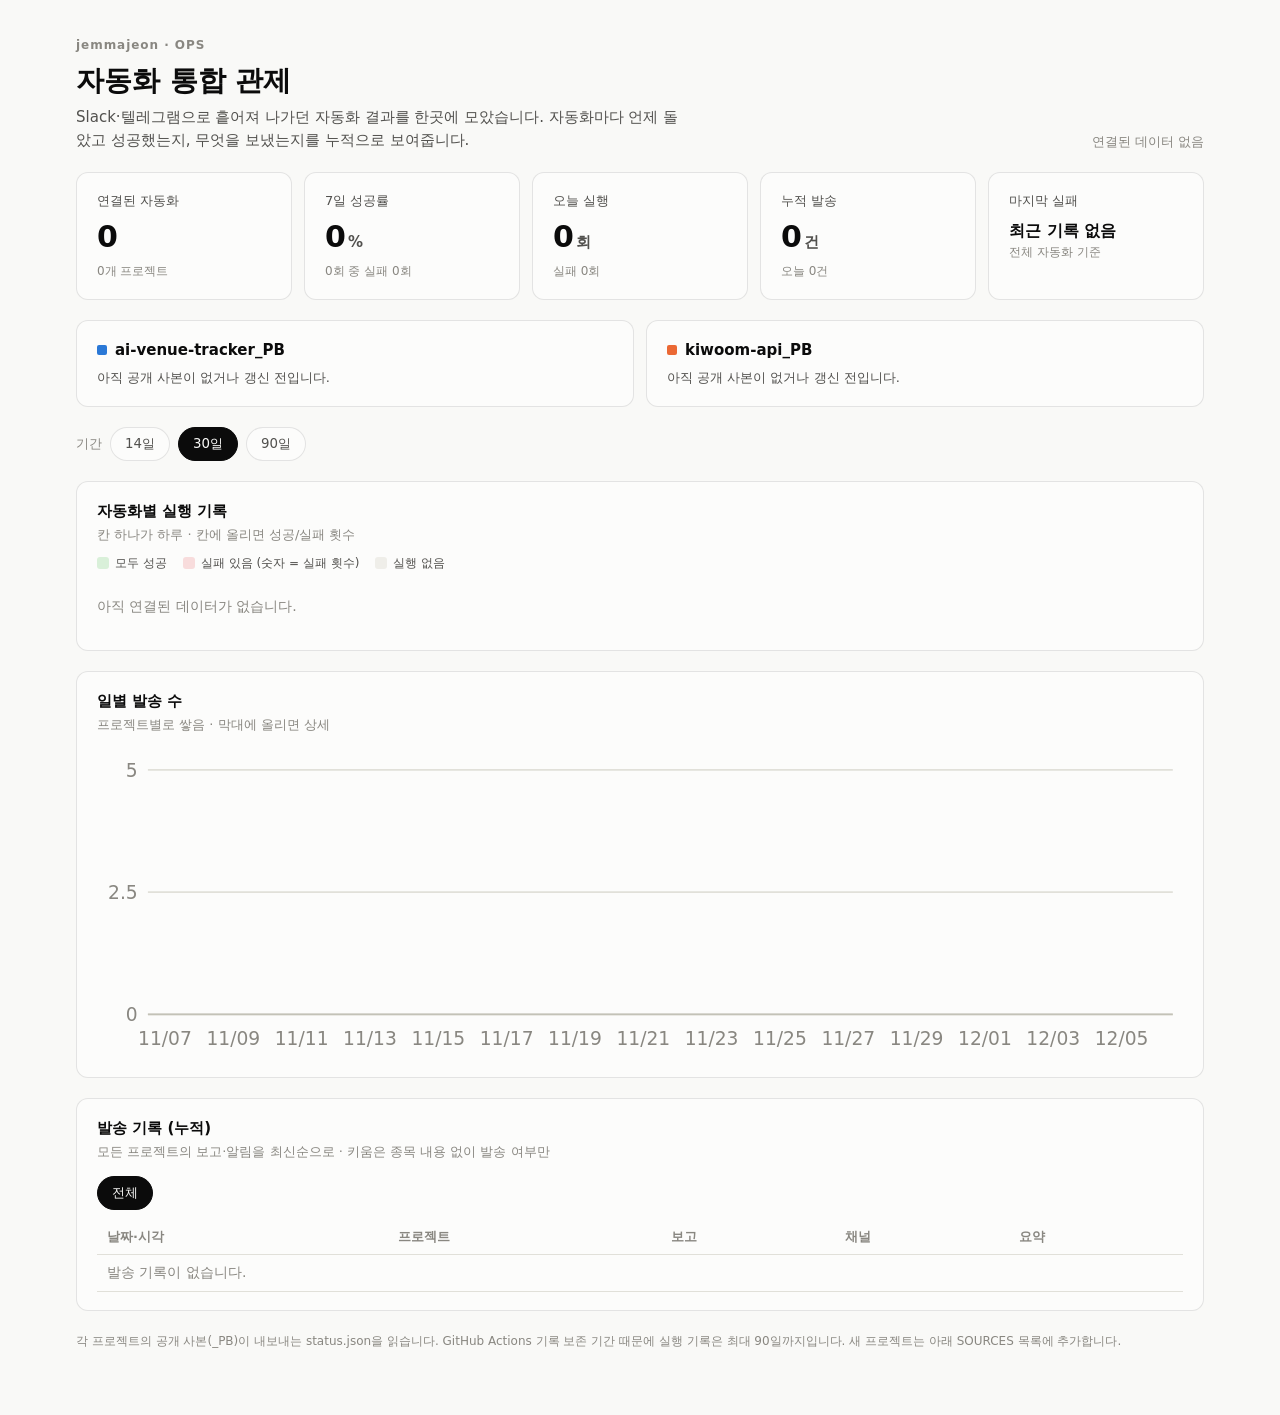
==== ops/index.html @ c7cee9c6 "자동화 통합 관제(/ops/) 추가 - 각 _PB의 status.json(ai-venue-tracker, kiwoom-api)을 모아 실행 격자,   일별 발송 수, 누적 발송 기" ====
<!doctype html>
<html lang="ko">
<head>
<meta charset="utf-8">
<meta name="viewport" content="width=device-width,initial-scale=1">
<title>자동화 통합 관제</title>
<style>
/* 각 _PB 사본이 내보내는 status.json을 모아 한 화면에 누적으로 보여준다. 공개 정보(성공/실패·시각·요약)만 다룬다. */
:root{--page:#f9f9f7;--surface:#fcfcfb;--ink:#0b0b0b;--ink2:#52514e;--muted:#898781;--grid:#e1e0d9;--base:#c3c2b7;--ring:rgba(11,11,11,.10);
  --s1:#2a78d6;--s2:#eb6834;--s3:#1baf7a;--okbg:#d9f0d9;--okfg:#006300;--ok:#0ca30c;--badbg:#f8dcdc;--badfg:#a12828;--bad:#d03b3b;--empty:#efeee9;--tipbg:#0b0b0b;--tipfg:#f0efec;color-scheme:light}
@media (prefers-color-scheme:dark){:root:not([data-theme="light"]){--page:#0d0d0d;--surface:#1a1a19;--ink:#f0efec;--ink2:#c3c2b7;--muted:#898781;--grid:#2c2c2a;--base:#383835;--ring:rgba(255,255,255,.10);
  --s1:#3987e5;--s2:#d95926;--s3:#199e70;--okbg:#173a17;--okfg:#4fd14f;--badbg:#4a1d1d;--badfg:#ff8a8a;--empty:#232321;--tipbg:#f0efec;--tipfg:#0b0b0b;color-scheme:dark}}
:root[data-theme="dark"]{--page:#0d0d0d;--surface:#1a1a19;--ink:#f0efec;--ink2:#c3c2b7;--muted:#898781;--grid:#2c2c2a;--base:#383835;--ring:rgba(255,255,255,.10);
  --s1:#3987e5;--s2:#d95926;--s3:#199e70;--okbg:#173a17;--okfg:#4fd14f;--badbg:#4a1d1d;--badfg:#ff8a8a;--empty:#232321;--tipbg:#f0efec;--tipfg:#0b0b0b;color-scheme:dark}
*{box-sizing:border-box}
[hidden]{display:none!important}
body{margin:0;background:var(--page);color:var(--ink);font:15px/1.55 system-ui,-apple-system,"Segoe UI","Apple SD Gothic Neo","Malgun Gothic",sans-serif}
main{max-width:1160px;margin:0 auto;padding:36px max(16px,env(safe-area-inset-right,0px)) 64px max(16px,env(safe-area-inset-left,0px));display:flex;flex-direction:column;gap:20px}
header{display:flex;flex-wrap:wrap;justify-content:space-between;align-items:flex-end;gap:8px 24px}
.eyebrow{font-size:12px;font-weight:600;letter-spacing:.08em;color:var(--muted)}
.eyebrow a{color:inherit;text-decoration:none}
h1{margin:4px 0;font-size:28px}
.sub{margin:0;color:var(--ink2);max-width:64ch}
.stamp{font-size:13px;color:var(--muted);text-align:right}
.card{background:var(--surface);border:1px solid var(--ring);border-radius:12px;padding:18px 20px;min-width:0}
.card h2{margin:0;font-size:15px}
.cap{margin:2px 0 14px;font-size:13px;color:var(--muted)}
.kpis{display:grid;grid-template-columns:repeat(5,minmax(0,1fr));gap:12px}
@media (max-width:900px){.kpis{grid-template-columns:repeat(2,minmax(0,1fr))}}
.kpi .l{font-size:13px;color:var(--ink2)}
.kpi .v{font-size:30px;font-weight:700;margin:2px 0}
.kpi .v small{font-size:15px;color:var(--ink2);margin-left:2px}
.kpi .d{font-size:12px;color:var(--muted)}
.sources{display:grid;grid-template-columns:repeat(auto-fit,minmax(240px,1fr));gap:12px}
.src{display:flex;flex-direction:column;gap:6px;text-decoration:none;color:var(--ink)}
a.src:hover{border-color:var(--s1)}
.src .top{display:flex;align-items:center;gap:8px;font-weight:700}
.src .sw{width:10px;height:10px;border-radius:2px;flex:none}
.src .meta{font-size:13px;color:var(--ink2)}
.src .go{font-size:13px;font-weight:600;color:var(--s1);margin-top:auto}
.st{font-size:12px;font-weight:600;white-space:nowrap}
.st.ok{color:var(--okfg)}.st.bad{color:var(--badfg)}.st.idle{color:var(--muted)}
.filters{display:flex;flex-wrap:wrap;gap:8px;align-items:center}
.filters .lab{font-size:13px;color:var(--muted)}
.seg{font:600 13px/1 inherit;font-family:inherit;color:var(--ink2);background:var(--surface);border:1px solid var(--ring);border-radius:999px;padding:7px 14px;cursor:pointer}
.seg[aria-pressed="true"]{background:var(--ink);color:var(--page);border-color:var(--ink)}
.seg:focus-visible,[data-tip]:focus-visible{outline:2px solid var(--s1);outline-offset:2px}
.scroll{overflow-x:auto}
.grid{border-collapse:separate;border-spacing:3px;font-size:12px;min-width:900px;width:100%}
.grid thead th{font-weight:500;color:var(--muted);text-align:center;line-height:1.15;font-size:10px}
.grid thead th:first-child{text-align:left}
.grid th[scope=row]{text-align:left;font-weight:400;padding-right:8px;white-space:nowrap}
.grid th[scope=row] b{font-size:13px;font-weight:600}
.grid th[scope=row] small{display:block;font-size:11px;color:var(--muted)}
.grid tr.grp th{text-align:left;padding:12px 0 2px;font-size:12px;font-weight:700;color:var(--ink2)}
.grid tr.grp i{display:inline-block;width:10px;height:10px;border-radius:2px;margin-right:6px;vertical-align:-1px}
.grid td{height:22px;min-width:18px;border-radius:3px;text-align:center;font-weight:700;font-size:11px;outline:none}
.c0{background:var(--empty)}.cs{background:var(--okbg)}.cf{background:var(--badbg);color:var(--badfg)}
.grid td:hover,.grid td:focus{box-shadow:0 0 0 2px var(--ink) inset}
.key{display:flex;flex-wrap:wrap;gap:6px 16px;font-size:12px;color:var(--ink2);margin:-6px 0 10px}
.key span{display:inline-flex;align-items:center;gap:6px}
.key i{width:12px;height:12px;border-radius:3px;display:inline-block}
svg{width:100%;height:auto;display:block;overflow:visible}
.gl{stroke:var(--grid)}.bl{stroke:var(--base)}
.tick{fill:var(--muted);font-size:11px;font-variant-numeric:tabular-nums}
.feed{width:100%;border-collapse:collapse;font-size:13px}
.feed th,.feed td{text-align:left;padding:7px 10px;border-bottom:1px solid var(--grid);vertical-align:top}
.feed th{color:var(--muted);font-weight:600;white-space:nowrap}
.feed td.n{white-space:nowrap;font-variant-numeric:tabular-nums}
.feed .tag{display:inline-flex;align-items:center;gap:6px;white-space:nowrap}
.feed .tag i{width:8px;height:8px;border-radius:2px}
.feed a{color:var(--ink);text-decoration:none;border-bottom:1px solid var(--grid)}
.more{font:600 13px inherit;font-family:inherit;margin-top:12px;background:none;border:1px solid var(--ring);border-radius:8px;padding:8px 14px;color:var(--ink2);cursor:pointer}
.empty{color:var(--muted);font-size:14px}
footer{color:var(--muted);font-size:12px;line-height:1.7}
#tip{position:fixed;pointer-events:none;z-index:10;background:var(--tipbg);color:var(--tipfg);border-radius:8px;padding:8px 10px;font-size:12px;line-height:1.45;max-width:260px}
#tip b{display:block;font-size:14px}#tip span{opacity:.75}
</style>
</head>
<body>
<main>
  <header>
    <div>
      <div class="eyebrow"><a href="../">jemmajeon</a> · OPS</div>
      <h1>자동화 통합 관제</h1>
      <p class="sub">Slack·텔레그램으로 흩어져 나가던 자동화 결과를 한곳에 모았습니다. 자동화마다 언제 돌았고 성공했는지, 무엇을 보냈는지를 누적으로 보여줍니다.</p>
    </div>
    <div class="stamp" id="stamp">불러오는 중…</div>
  </header>

  <section class="kpis" aria-label="전체 요약">
    <div class="card kpi"><div class="l">연결된 자동화</div><div class="v" id="k-auto">–</div><div class="d" id="k-auto-d"></div></div>
    <div class="card kpi"><div class="l">7일 성공률</div><div class="v" id="k-rate">–</div><div class="d" id="k-rate-d"></div></div>
    <div class="card kpi"><div class="l">오늘 실행</div><div class="v" id="k-today">–</div><div class="d" id="k-today-d"></div></div>
    <div class="card kpi"><div class="l">누적 발송</div><div class="v" id="k-sends">–</div><div class="d" id="k-sends-d"></div></div>
    <div class="card kpi"><div class="l">마지막 실패</div><div class="v" id="k-fail" style="font-size:16px;line-height:1.35;margin-top:8px">–</div><div class="d">전체 자동화 기준</div></div>
  </section>

  <section aria-label="연결된 프로젝트"><div class="sources" id="sources"></div></section>

  <div class="filters" role="group" aria-label="기간"><span class="lab">기간</span>
    <button type="button" class="seg" data-days="14" aria-pressed="false">14일</button>
    <button type="button" class="seg" data-days="30" aria-pressed="true">30일</button>
    <button type="button" class="seg" data-days="90" aria-pressed="false">90일</button>
  </div>

  <section class="card">
    <h2>자동화별 실행 기록</h2>
    <p class="cap">칸 하나가 하루 · 칸에 올리면 성공/실패 횟수</p>
    <div class="key"><span><i class="cs"></i>모두 성공</span><span><i class="cf"></i>실패 있음 (숫자 = 실패 횟수)</span><span><i class="c0"></i>실행 없음</span></div>
    <div class="scroll" id="grid"></div>
  </section>

  <section class="card">
    <h2>일별 발송 수</h2>
    <p class="cap">프로젝트별로 쌓음 · 막대에 올리면 상세</p>
    <div class="key" id="send-key"></div>
    <div id="sendchart"></div>
  </section>

  <section class="card">
    <h2>발송 기록 (누적)</h2>
    <p class="cap">모든 프로젝트의 보고·알림을 최신순으로 · 키움은 종목 내용 없이 발송 여부만</p>
    <div class="filters" role="group" aria-label="프로젝트 선택" id="feed-filter" style="margin-bottom:10px"></div>
    <div class="scroll"><table class="feed"><thead><tr><th>날짜·시각</th><th>프로젝트</th><th>보고</th><th>채널</th><th>요약</th></tr></thead><tbody id="feed"></tbody></table></div>
    <button type="button" class="more" id="more" hidden>더 보기</button>
  </section>

  <footer>각 프로젝트의 공개 사본(_PB)이 내보내는 status.json을 읽습니다. GitHub Actions 기록 보존 기간 때문에 실행 기록은 최대 90일까지입니다. 새 프로젝트는 아래 SOURCES 목록에 추가합니다.</footer>
</main>
<div id="tip" hidden></div>
<script>
// 새 프로젝트를 연결하려면 여기에 한 줄 추가 (status.json을 내보내는 _PB)
var SOURCES = [
  {path: "../ai-venue-tracker_PB/status.json", color: "--s1"},
  {path: "../kiwoom-api_PB/status.json", color: "--s2"}
];

var state = {days: 30, data: [], feedSrc: "all", feedShown: 30};
var $ = function (id) { return document.getElementById(id); };
function el(tag, cls, text) { var n = document.createElement(tag); if (cls) n.className = cls; if (text != null) n.textContent = text; return n; }
function kstDate(d) { return new Date(d.getTime() + 9 * 3600e3).toISOString().slice(0, 10); }
function dayList(n) { var out = [], now = new Date(); for (var i = n - 1; i >= 0; i--) out.push(kstDate(new Date(now.getTime() - i * 864e5))); return out; }
function fmt(at) { if (!at) return "-"; return at.length > 10 ? at.slice(5, 10).replace("-", "/") + " " + at.slice(11, 16) : at.slice(5).replace("-", "/"); }
function tipAttr(node, text) { node.setAttribute("data-tip", text); node.tabIndex = 0; }

function load() {
  return Promise.all(SOURCES.map(function (s) {
    return fetch(s.path, {cache: "no-store"}).then(function (r) { return r.ok ? r.json() : null; })
      .then(function (j) { return {cfg: s, json: j}; }, function () { return {cfg: s, json: null}; });
  }));
}

function render() {
  var days = dayList(state.days), today = days[days.length - 1], week = dayList(7);
  var live = state.data.filter(function (d) { return d.json; });
  var autos = 0, ok7 = 0, fail7 = 0, okT = 0, failT = 0, lastFail = null, sends = 0, sendsT = 0;
  live.forEach(function (d) {
    d.json.automations.forEach(function (a) {
      autos++;
      Object.keys(a.days || {}).forEach(function (k) {
        var c = a.days[k];
        if (week.indexOf(k) >= 0) { ok7 += c[0]; fail7 += c[1]; }
        if (k === today) { okT += c[0]; failT += c[1]; }
        if (c[1] && (!lastFail || k > lastFail.day)) lastFail = {day: k, label: d.json.title + " · " + a.label};
      });
    });
    sends += d.json.sends.length;
    sendsT += d.json.sends.filter(function (s) { return s.at.slice(0, 10) === today; }).length;
  });
  $("k-auto").textContent = autos; $("k-auto-d").textContent = live.length + "개 프로젝트";
  $("k-rate").innerHTML = ""; $("k-rate").append(String(ok7 + fail7 ? Math.round(ok7 / (ok7 + fail7) * 100) : 0), el("small", null, "%"));
  $("k-rate-d").textContent = (ok7 + fail7) + "회 중 실패 " + fail7 + "회";
  $("k-today").innerHTML = ""; $("k-today").append(String(okT + failT), el("small", null, "회"));
  $("k-today-d").textContent = "실패 " + failT + "회";
  $("k-sends").innerHTML = ""; $("k-sends").append(String(sends), el("small", null, "건"));
  $("k-sends-d").textContent = "오늘 " + sendsT + "건";
  $("k-fail").textContent = lastFail ? lastFail.day.slice(5).replace("-", "/") + " · " + lastFail.label : "최근 기록 없음";
  var ups = live.map(function (d) { return d.json.updated; }).sort();
  $("stamp").textContent = ups.length ? "가장 오래된 갱신 " + fmt(ups[0]) + " KST" : "연결된 데이터 없음";

  // 프로젝트 카드
  var src = $("sources"); src.replaceChildren();
  state.data.forEach(function (d) {
    var card;
    if (!d.json) {
      card = el("div", "card src");
      var t = el("div", "top"); var sw = el("i", "sw"); sw.style.background = "var(" + d.cfg.color + ")";
      t.append(sw, d.cfg.path.split("/")[1]); card.append(t, el("div", "meta", "아직 공개 사본이 없거나 갱신 전입니다."));
    } else {
      var j = d.json, fails = 0, lastAt = "";
      j.automations.forEach(function (a) { if (a.last && a.last.at > lastAt) lastAt = a.last.at; week.forEach(function (k) { fails += ((a.days || {})[k] || [0, 0])[1]; }); });
      card = el("a", "card src"); card.href = j.page;
      var top = el("div", "top"); var sw2 = el("i", "sw"); sw2.style.background = "var(" + d.cfg.color + ")";
      top.append(sw2, j.title);
      var stt = el("span", "st " + (fails ? "bad" : "ok"), fails ? "✕ 7일 실패 " + fails : "✓ 7일 이상 없음");
      card.append(top, stt, el("div", "meta", "자동화 " + j.automations.length + "개 · " + j.channel + " · 마지막 실행 " + fmt(lastAt)), el("span", "go", "상세 보기 →"));
    }
    src.append(card);
  });

  // 실행 격자
  var tbl = el("table", "grid"), thead = el("thead"), hr = el("tr");
  hr.append(el("th", null, "자동화"));
  days.forEach(function (k, i) { var th = el("th"); if (state.days <= 30 || i % 3 === 0) th.textContent = Number(k.slice(8)) + ""; hr.append(th); });
  thead.append(hr); tbl.append(thead);
  var tb = el("tbody");
  live.forEach(function (d) {
    var g = el("tr", "grp"), gh = el("th"); gh.colSpan = days.length + 1;
    var gi = el("i"); gi.style.background = "var(" + d.cfg.color + ")"; gh.append(gi, d.json.title); g.append(gh); tb.append(g);
    d.json.automations.forEach(function (a) {
      var tr = el("tr"), th = el("th"); th.scope = "row"; th.append(el("b", null, a.label), el("small", null, a.schedule)); tr.append(th);
      days.forEach(function (k) {
        var c = (a.days || {})[k], td = el("td", !c ? "c0" : c[1] ? "cf" : "cs", c && c[1] ? String(c[1]) : "");
        tipAttr(td, a.label + " · " + k.slice(5).replace("-", "/") + "|" + (!c ? "실행 없음" : "성공 " + c[0] + " · 실패 " + c[1]) + "|" + d.json.title);
        tr.append(td);
      });
      tb.append(tr);
    });
  });
  tbl.append(tb); $("grid").replaceChildren(live.length ? tbl : el("p", "empty", "아직 연결된 데이터가 없습니다."));

  // 일별 발송 막대 (프로젝트별 누적)
  var key = $("send-key"); key.replaceChildren();
  live.forEach(function (d) { var s = el("span"), i = el("i"); i.style.background = "var(" + d.cfg.color + ")"; s.append(i, d.json.title); key.append(s); });
  var per = days.map(function (k) { return live.map(function (d) { return d.json.sends.filter(function (s) { return s.at.slice(0, 10) === k; }).length; }); });
  var W = 640, H = 180, L = 30, R = 6, T = 10, B = 26, pw = W - L - R, ph = H - T - B;
  var peak = Math.max.apply(null, per.map(function (v) { return v.reduce(function (a, b) { return a + b; }, 0); }).concat([1]));
  var top = Math.max(5, Math.ceil(peak / 5) * 5), slot = pw / days.length, bw = Math.min(22, slot * 0.6);
  var y = function (v) { return T + ph - v / top * ph; };
  var NS = "http://www.w3.org/2000/svg", svg = document.createElementNS(NS, "svg");
  svg.setAttribute("viewBox", "0 0 " + W + " " + H); svg.setAttribute("role", "img"); svg.setAttribute("aria-label", "일별 발송 수");
  function mk(tag, attrs) { var n = document.createElementNS(NS, tag); for (var a in attrs) n.setAttribute(a, attrs[a]); return n; }
  [0, top / 2, top].forEach(function (v) { svg.append(mk("line", {"class": "gl", x1: L, x2: W - R, y1: y(v), y2: y(v)})); var t = mk("text", {"class": "tick", x: L - 6, y: y(v) + 4, "text-anchor": "end"}); t.textContent = v; svg.append(t); });
  days.forEach(function (k, i) {
    var cx = L + slot * i + slot / 2, acc = 0;
    per[i].forEach(function (n, si) {
      if (!n) return;
      var r = mk("rect", {x: cx - bw / 2, y: y(acc + n) + (acc ? 0 : 0), width: bw, height: Math.max(ph - (y(n) - T) - (acc ? 2 : 0), 1), rx: 2});
      r.style.fill = "var(" + live[si].cfg.color + ")"; svg.append(r); acc += n;
    });
    var hit = mk("rect", {x: cx - slot / 2, y: T, width: slot, height: ph, fill: "transparent"});
    tipAttr(hit, k.slice(5).replace("-", "/") + "|발송 " + acc + "건|" + live.map(function (d, si) { return d.json.title + " " + per[i][si]; }).join(" · "));
    svg.append(hit);
    if (state.days <= 14 || i % Math.ceil(state.days / 15) === 0) { var t = mk("text", {"class": "tick", x: cx, y: H - 8, "text-anchor": "middle"}); t.textContent = k.slice(5).replace("-", "/"); svg.append(t); }
  });
  svg.append(mk("line", {"class": "bl", x1: L, x2: W - R, y1: T + ph, y2: T + ph}));
  $("sendchart").replaceChildren(svg);

  renderFeed();
}

function renderFeed() {
  var live = state.data.filter(function (d) { return d.json; });
  var ff = $("feed-filter"); ff.replaceChildren();
  [{id: "all", title: "전체"}].concat(live.map(function (d) { return {id: d.json.source, title: d.json.title}; })).forEach(function (o) {
    var b = el("button", "seg", o.title); b.type = "button"; b.setAttribute("aria-pressed", state.feedSrc === o.id);
    b.onclick = function () { state.feedSrc = o.id; state.feedShown = 30; renderFeed(); }; ff.append(b);
  });
  var rows = [];
  live.forEach(function (d) { if (state.feedSrc === "all" || state.feedSrc === d.json.source) d.json.sends.forEach(function (s) { rows.push({s: s, d: d}); }); });
  rows.sort(function (a, b) { return a.s.at < b.s.at ? 1 : -1; });
  var tb = $("feed"); tb.replaceChildren();
  rows.slice(0, state.feedShown).forEach(function (r) {
    var tr = el("tr"), tag = el("span", "tag"), i = el("i"); i.style.background = "var(" + r.d.cfg.color + ")"; tag.append(i, r.d.json.title);
    var lab = el("td"); if (r.s.link) { var a = el("a", null, r.s.label); a.href = r.s.link; lab.append(a); } else lab.textContent = r.s.label;
    var td2 = el("td"); td2.append(tag);
    tr.append(el("td", "n", fmt(r.s.at)), td2, lab, el("td", null, r.s.channel), el("td", null, r.s.summary));
    tb.append(tr);
  });
  if (!rows.length) { var tr = el("tr"), td = el("td", "empty", "발송 기록이 없습니다."); td.colSpan = 5; tr.append(td); tb.append(tr); }
  $("more").hidden = rows.length <= state.feedShown;
}
$("more").onclick = function () { state.feedShown += 100; renderFeed(); };
document.querySelectorAll("[data-days]").forEach(function (b) {
  b.onclick = function () { state.days = Number(b.getAttribute("data-days")); document.querySelectorAll("[data-days]").forEach(function (x) { x.setAttribute("aria-pressed", x === b); }); render(); };
});

(function () {
  var tip = $("tip");
  function show(n, x, y) { var p = n.getAttribute("data-tip").split("|"); tip.replaceChildren(); var b = el("b", null, p[1]); tip.append(b); if (p[2]) tip.append(el("div", null, p[2])); tip.append(el("span", null, p[0])); tip.hidden = false;
    var r = tip.getBoundingClientRect(), px = Math.min(x + 14, innerWidth - r.width - 8), py = y - r.height - 12; if (py < 8) py = y + 18; tip.style.left = Math.max(8, px) + "px"; tip.style.top = py + "px"; }
  document.addEventListener("pointermove", function (e) { var n = e.target.closest && e.target.closest("[data-tip]"); if (n) show(n, e.clientX, e.clientY); else tip.hidden = true; });
  document.addEventListener("focusin", function (e) { var n = e.target.closest && e.target.closest("[data-tip]"); if (!n) return; var r = n.getBoundingClientRect(); show(n, r.left + r.width / 2, r.top); });
  document.addEventListener("focusout", function () { tip.hidden = true; });
  document.addEventListener("scroll", function () { tip.hidden = true; }, {passive: true});
})();

load().then(function (d) { state.data = d; render(); });
</script>
</body>
</html>
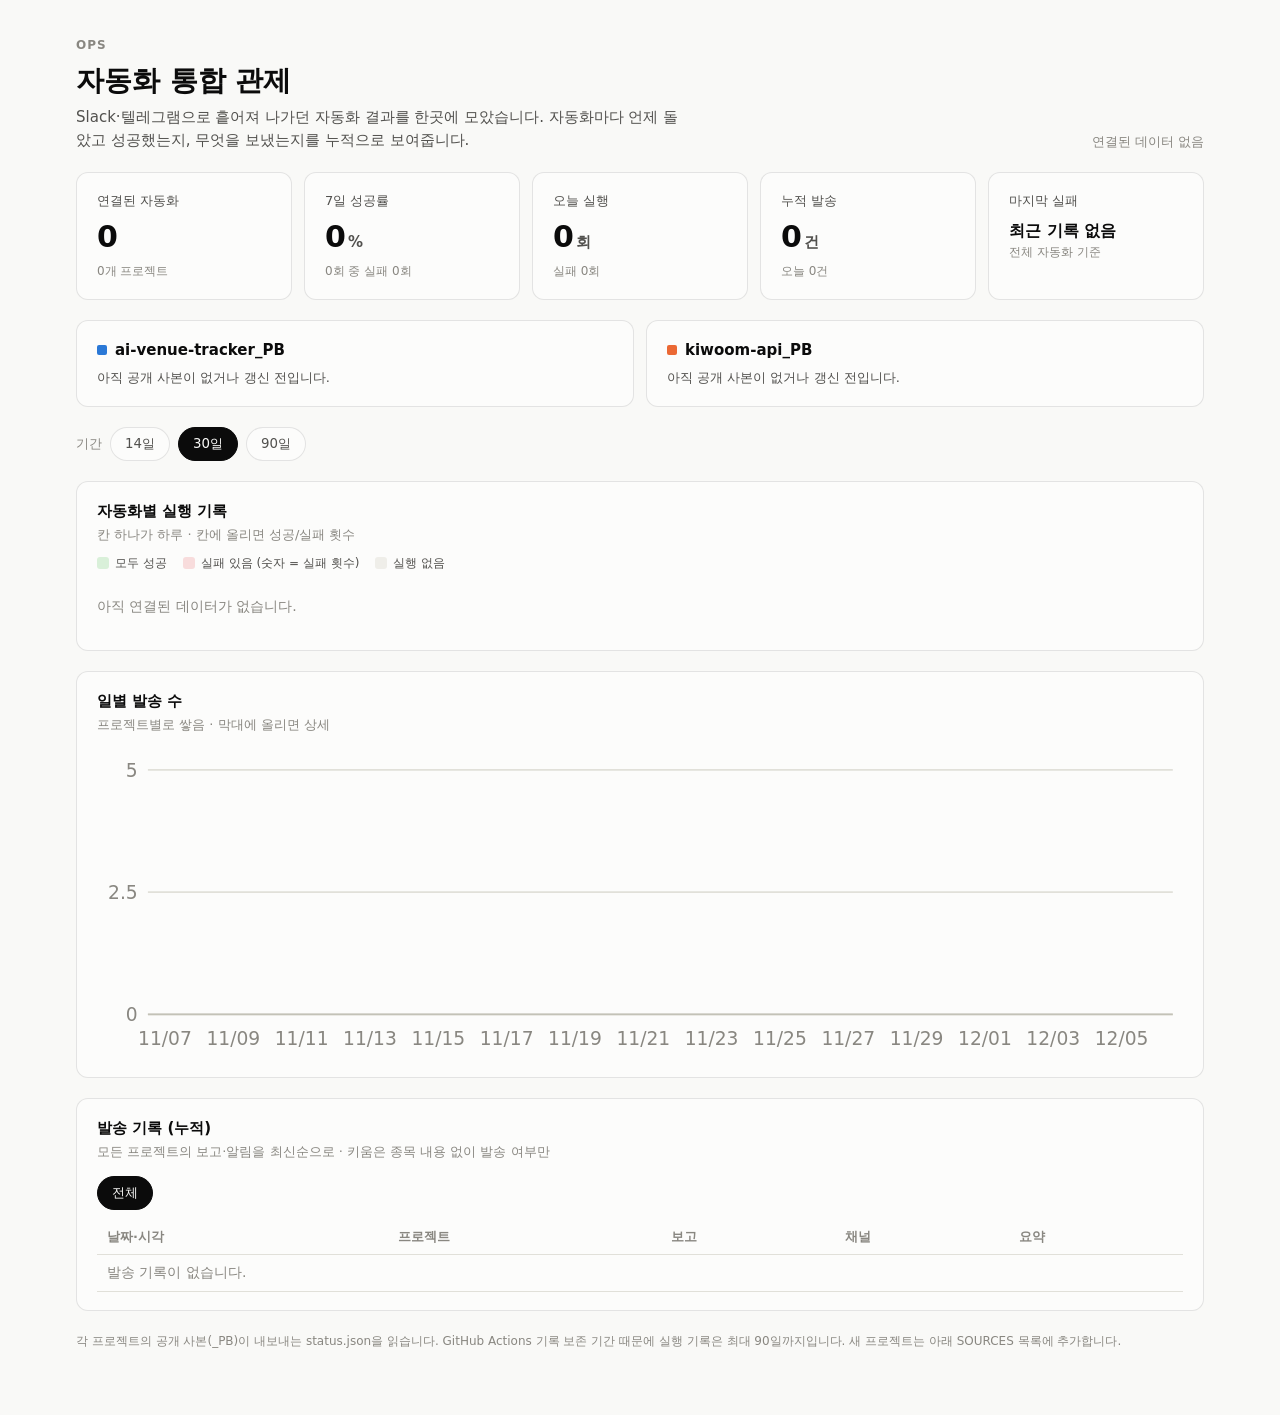
==== commit e420a8cb: "개인 사이트에서 프로젝트 링크 제거 - 메인의 프로젝트 대시보드 칸(통합 관제, 키움, AI 트래커, 2026-10, 연구 관제 표시) 삭제 - /ops/는 링크 없이 두고 검색 " ====
--- a/ops/index.html
+++ b/ops/index.html
@@ -3,6 +3,7 @@
 <head>
 <meta charset="utf-8">
 <meta name="viewport" content="width=device-width,initial-scale=1">
+<meta name="robots" content="noindex,nofollow">
 <title>자동화 통합 관제</title>
 <style>
 /* 각 _PB 사본이 내보내는 status.json을 모아 한 화면에 누적으로 보여준다. 공개 정보(성공/실패·시각·요약)만 다룬다. */
@@ -81,7 +82,7 @@
 <main>
   <header>
     <div>
-      <div class="eyebrow"><a href="../">jemmajeon</a> · OPS</div>
+      <div class="eyebrow">OPS</div>
       <h1>자동화 통합 관제</h1>
       <p class="sub">Slack·텔레그램으로 흩어져 나가던 자동화 결과를 한곳에 모았습니다. 자동화마다 언제 돌았고 성공했는지, 무엇을 보냈는지를 누적으로 보여줍니다.</p>
     </div>
